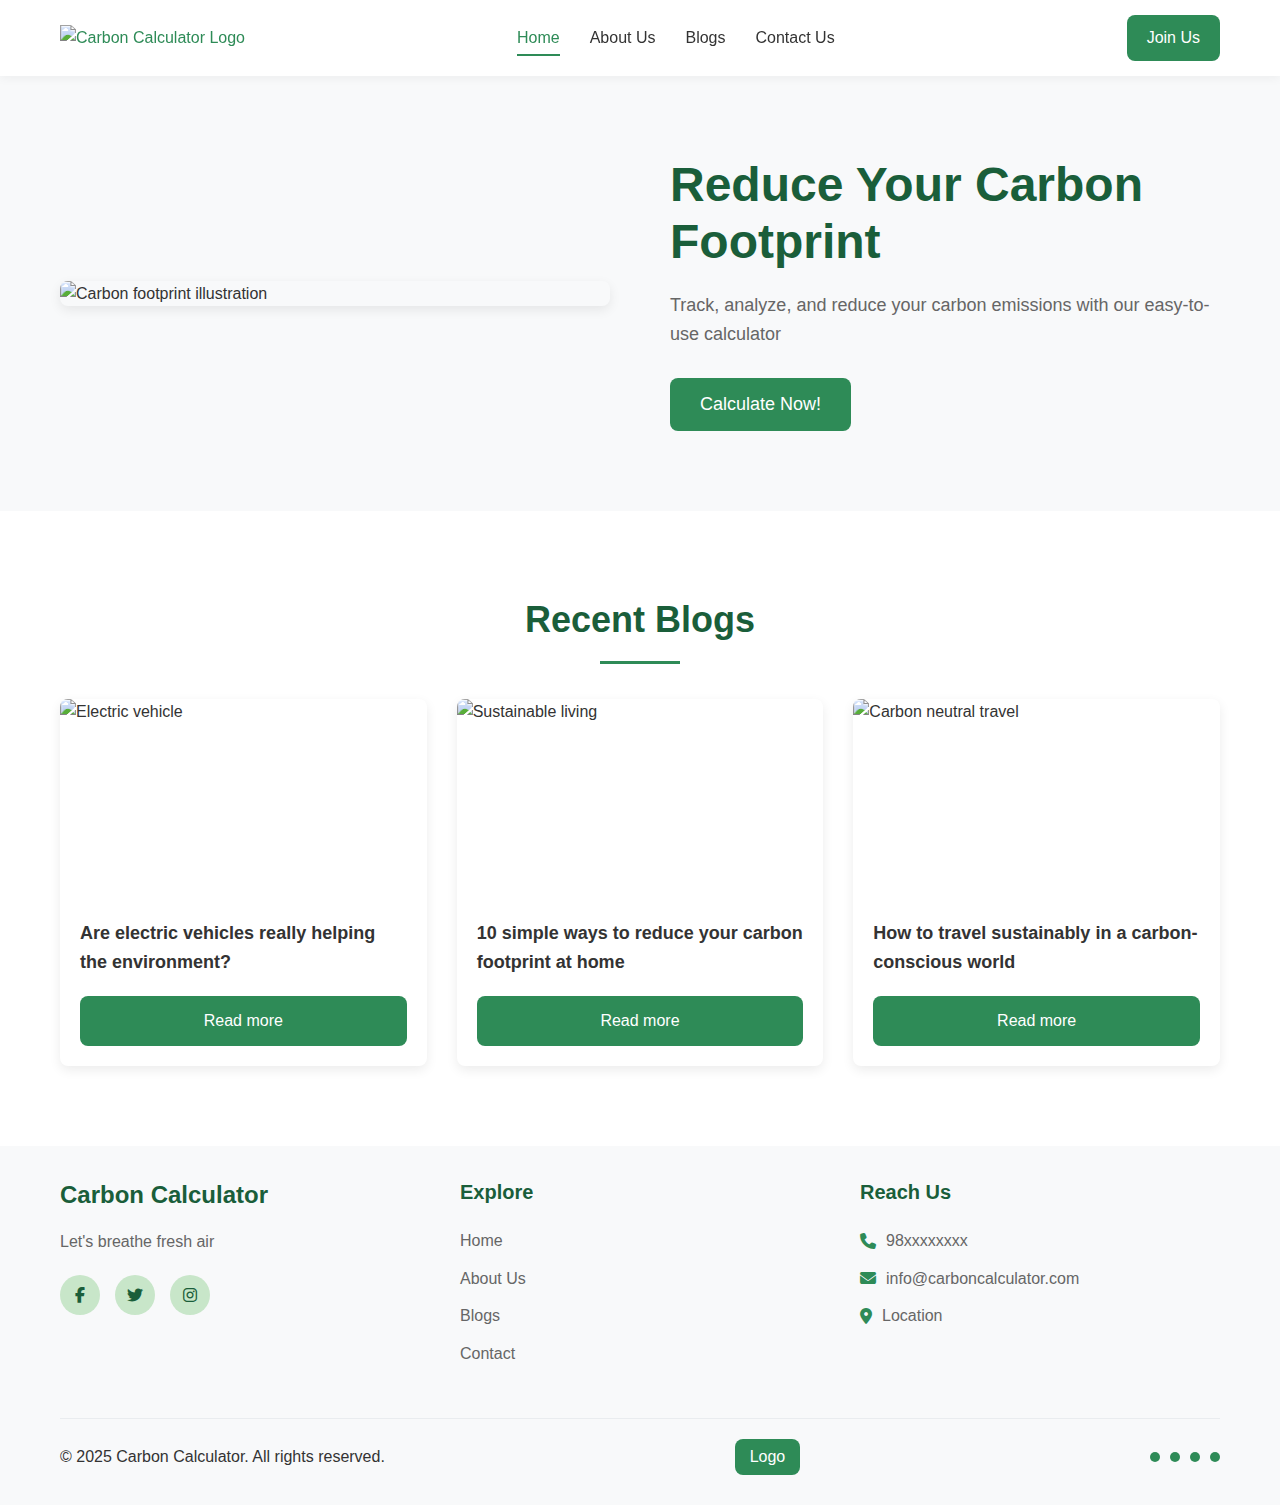
==== index.html @ 44032c15 "Update" ====
<!DOCTYPE html>
<html lang="en">
<head>
    <meta charset="UTF-8">
    <meta name="viewport" content="width=device-width, initial-scale=1.0">
    <title>Carbon Calculator | Home</title>
    <link rel="stylesheet" href="css/style.css">
    <link rel="stylesheet" href="https://cdnjs.cloudflare.com/ajax/libs/font-awesome/6.4.0/css/all.min.css">
</head>
<body>
    <header>
        <div class="container">
            <div class="logo">
                <a href="index.html">
                    <img src="https://i.ibb.co/Jt5zbWV/eco-car-logo.png" alt="Carbon Calculator Logo">
                </a>
            </div>
            <nav>
                <ul>
                    <li class="active"><a href="index.html">Home</a></li>
                    <li><a href="about.html">About Us</a></li>
                    <li><a href="blogs.html">Blogs</a></li>
                    <li><a href="contact.html">Contact Us</a></li>
                </ul>
            </nav>
            <div id="auth-button-container" class="join-btn">
                <a href="signup.html" class="btn">Join Us</a>
            </div>
            <div class="mobile-menu-btn">
                <i class="fas fa-bars"></i>
            </div>
        </div>
    </header>

    <section class="hero">
        <div class="container">
            <div class="hero-content">
                <div class="hero-image">
                    <img src="https://i.ibb.co/Jm9DjxL/hero-image.jpg" alt="Carbon footprint illustration">
                </div>
                <div class="hero-text">
                    <h1>Reduce Your Carbon Footprint</h1>
                    <p>Track, analyze, and reduce your carbon emissions with our easy-to-use calculator</p>
                    <a href="#" id="calculate-btn" class="btn">Calculate Now!</a>
                </div>
            </div>
        </div>
    </section>

    <section class="recent-blogs">
        <div class="container">
            <h2>Recent Blogs</h2>
            <div class="blogs-grid">
                <div class="blog-card">
                    <div class="blog-image">
                        <img src="https://i.ibb.co/YQfgG2S/electric-car.jpg" alt="Electric vehicle">
                    </div>
                    <h3>Are electric vehicles really helping the environment?</h3>
                    <a href="blog-detail.html" class="read-more">Read more</a>
                </div>
                <div class="blog-card">
                    <div class="blog-image">
                        <img src="https://i.ibb.co/Lk4Lv9B/solar-panels.jpg" alt="Sustainable living">
                    </div>
                    <h3>10 simple ways to reduce your carbon footprint at home</h3>
                    <a href="blog-detail.html" class="read-more">Read more</a>
                </div>
                <div class="blog-card">
                    <div class="blog-image">
                        <img src="https://i.ibb.co/Jm9DjxL/hero-image.jpg" alt="Carbon neutral travel">
                    </div>
                    <h3>How to travel sustainably in a carbon-conscious world</h3>
                    <a href="blog-detail.html" class="read-more">Read more</a>
                </div>
            </div>
        </div>
    </section>

    <footer>
        <div class="container">
            <div class="footer-content">
                <div class="footer-logo">
                    <h3>Carbon Calculator</h3>
                    <p>Let's breathe fresh air</p>
                    <div class="social-icons">
                        <a href="#"><i class="fab fa-facebook-f"></i></a>
                        <a href="#"><i class="fab fa-twitter"></i></a>
                        <a href="#"><i class="fab fa-instagram"></i></a>
                    </div>
                </div>
                <div class="footer-links">
                    <h3>Explore</h3>
                    <ul>
                        <li><a href="index.html">Home</a></li>
                        <li><a href="about.html">About Us</a></li>
                        <li><a href="blogs.html">Blogs</a></li>
                        <li><a href="contact.html">Contact</a></li>
                    </ul>
                </div>
                <div class="footer-contact">
                    <h3>Reach Us</h3>
                    <p><i class="fas fa-phone"></i> 98xxxxxxxx</p>
                    <p><i class="fas fa-envelope"></i> info@carboncalculator.com</p>
                    <p><i class="fas fa-map-marker-alt"></i> Location</p>
                </div>
            </div>
            <div class="footer-bottom">
                <p>© 2025 Carbon Calculator. All rights reserved.</p>
                <div class="footer-logo-small">
                    <div class="logo-badge">Logo</div>
                </div>
                <div class="social-dots">
                    <span class="dot"></span>
                    <span class="dot"></span>
                    <span class="dot"></span>
                    <span class="dot"></span>
                </div>
            </div>
        </div>
    </footer>

    <script src="js/main.js"></script>
</body>
</html>
---- css/style.css ----
/* Base Styles */
:root {
  --primary-color: #2e8b57;
  --primary-dark: #1a5e3a;
  --primary-light: #c8e6c9;
  --secondary-color: #555555;
  --text-color: #333333;
  --light-text: #666666;
  --background-color: #ffffff;
  --light-gray: #f8f9fa;
  --medium-gray: #e9ecef;
  --dark-gray: #adb5bd;
  --error-color: #dc3545;
  --success-color: #28a745;
  --warning-color: #ffc107;
  --border-radius: 8px;
  --box-shadow: 0 4px 12px rgba(0, 0, 0, 0.08);
  --transition: all 0.3s ease;
  --font-primary: "Poppins", -apple-system, BlinkMacSystemFont, "Segoe UI", Roboto, Oxygen, Ubuntu, Cantarell,
    "Open Sans", "Helvetica Neue", sans-serif;
}

* {
  margin: 0;
  padding: 0;
  box-sizing: border-box;
}

body {
  font-family: var(--font-primary);
  line-height: 1.6;
  color: var(--text-color);
  background-color: var(--background-color);
  overflow-x: hidden;
}

.container {
  width: 100%;
  max-width: 1200px;
  margin: 0 auto;
  padding: 0 20px;
}

a {
  text-decoration: none;
  color: var(--primary-color);
  transition: var(--transition);
}

a:hover {
  color: var(--primary-dark);
}

ul {
  list-style: none;
}

img {
  max-width: 100%;
  height: auto;
}

.btn {
  display: inline-flex;
  align-items: center;
  justify-content: center;
  background-color: var(--primary-color);
  color: white;
  padding: 10px 20px;
  border: none;
  border-radius: var(--border-radius);
  cursor: pointer;
  transition: var(--transition);
  text-align: center;
  font-weight: 500;
  font-size: 16px;
  min-height: 44px;
}

.btn:hover {
  background-color: var(--primary-dark);
  color: white;
  transform: translateY(-2px);
  box-shadow: 0 6px 12px rgba(0, 0, 0, 0.1);
}

.btn.active {
  background-color: var(--primary-dark);
  color: white;
}

.btn-secondary {
  display: inline-flex;
  align-items: center;
  justify-content: center;
  background-color: var(--medium-gray);
  color: var(--text-color);
  padding: 10px 20px;
  border: none;
  border-radius: var(--border-radius);
  cursor: pointer;
  transition: var(--transition);
  text-align: center;
  font-weight: 500;
  font-size: 16px;
  min-height: 44px;
}

.btn-secondary:hover {
  background-color: var(--dark-gray);
  color: var(--background-color);
}

/* Header Styles */
header {
  padding: 15px 0;
  background-color: var(--background-color);
  box-shadow: 0 2px 10px rgba(0, 0, 0, 0.05);
  position: sticky;
  top: 0;
  z-index: 100;
}

header .container {
  display: flex;
  justify-content: space-between;
  align-items: center;
}

.logo img {
  height: 50px;
  object-fit: contain;
}

nav {
  flex: 1;
  display: flex;
  justify-content: center;
}

nav ul {
  display: flex;
  justify-content: center;
}

nav ul li {
  margin: 0 15px;
  position: relative;
}

nav ul li a {
  color: var(--text-color);
  font-weight: 500;
  position: relative;
  padding: 5px 0;
}

.join-btn {
  margin-left: 20px;
}

.user-menu {
  display: flex;
  align-items: center;
}

.notification-icon {
  margin-right: 20px;
  position: relative;
  font-size: 20px;
  color: var(--text-color);
}

.notification-icon::after {
  content: "";
  position: absolute;
  top: 0;
  right: 0;
  width: 8px;
  height: 8px;
  background-color: var(--primary-color);
  border-radius: 50%;
}

.profile-dropdown {
  position: relative;
}

.profile-pic {
  width: 40px;
  height: 40px;
  border-radius: 50%;
  overflow: hidden;
  cursor: pointer;
  border: 2px solid var(--primary-light);
}

.profile-pic img {
  width: 100%;
  height: 100%;
  object-fit: cover;
}

nav ul li.active a, nav ul li a.active {
  color: var(--primary-color);
}

nav ul li.active a::after, nav ul li a.active::after {
  content: "";
  position: absolute;
  bottom: -5px;
  left: 0;
  width: 100%;
  height: 2px;
  background-color: var(--primary-color);
}

.mobile-menu-btn {
  display: none;
  font-size: 24px;
  cursor: pointer;
  color: var(--text-color);
}

/* Dropdown Menu */
.dropdown-menu {
  position: absolute;
  top: 55px;
  right: 0;
  width: 280px;
  background-color: var(--background-color);
  border-radius: var(--border-radius);
  box-shadow: var(--box-shadow);
  padding: 15px;
  display: none;
  z-index: 10;
  animation: fadeIn 0.3s ease;
}

@keyframes fadeIn {
  from {
    opacity: 0;
    transform: translateY(10px);
  }
  to {
    opacity: 1;
    transform: translateY(0);
  }
}

.dropdown-menu.active {
  display: block;
}

.dropdown-header {
  padding-bottom: 10px;
  margin-bottom: 10px;
  border-bottom: 1px solid var(--medium-gray);
  color: var(--light-text);
}

.dropdown-menu ul li {
  margin: 0;
  padding: 8px 0;
}

.dropdown-menu ul li a {
  color: var(--text-color);
  display: block;
  transition: var(--transition);
  padding: 5px 10px;
  border-radius: var(--border-radius);
}

.dropdown-menu ul li a:hover {
  background-color: var(--light-gray);
  color: var(--primary-color);
}

/* Hero Section */
.hero {
  padding: 80px 0;
  background-color: var(--light-gray);
  position: relative;
  overflow: hidden;
}

.hero::after {
  content: "";
  position: absolute;
  bottom: -50px;
  left: 0;
  width: 100%;
  height: 100px;
  background-color: var(--background-color);
  clip-path: ellipse(50% 50% at 50% 100%);
}

.hero-content {
  display: flex;
  align-items: center;
  gap: 60px;
}

.hero-image {
  flex: 1;
  border-radius: var(--border-radius);
  overflow: hidden;
  box-shadow: var(--box-shadow);
}

.hero-image img {
  width: 100%;
  height: 100%;
  object-fit: cover;
  transition: transform 0.5s ease;
}

.hero-image:hover img {
  transform: scale(1.05);
}

.hero-text {
  flex: 1;
}

.hero-text h1 {
  font-size: 48px;
  font-weight: 700;
  margin-bottom: 20px;
  line-height: 1.2;
  color: var(--primary-dark);
}

.hero-text p {
  font-size: 18px;
  margin-bottom: 30px;
  color: var(--light-text);
}

.hero-text .btn {
  padding: 12px 30px;
  font-size: 18px;
}

/* Recent Blogs Section */
.recent-blogs {
  padding: 80px 0;
  background-color: var(--background-color);
}

.recent-blogs h2 {
  text-align: center;
  margin-bottom: 50px;
  font-size: 36px;
  color: var(--primary-dark);
  position: relative;
}

.recent-blogs h2::after {
  content: "";
  position: absolute;
  bottom: -15px;
  left: 50%;
  transform: translateX(-50%);
  width: 80px;
  height: 3px;
  background-color: var(--primary-color);
}

.blogs-grid {
  display: grid;
  grid-template-columns: repeat(3, 1fr);
  gap: 30px;
}

.blog-card {
  background-color: var(--background-color);
  border-radius: var(--border-radius);
  overflow: hidden;
  box-shadow: var(--box-shadow);
  transition: var(--transition);
  height: 100%;
  display: flex;
  flex-direction: column;
}

.blog-card:hover {
  transform: translateY(-10px);
  box-shadow: 0 15px 30px rgba(0, 0, 0, 0.1);
}

.blog-image {
  height: 200px;
  overflow: hidden;
}

.blog-image img {
  width: 100%;
  height: 100%;
  object-fit: cover;
  transition: var(--transition);
}

.blog-card:hover .blog-image img {
  transform: scale(1.1);
}

.blog-card h3 {
  padding: 20px;
  font-size: 18px;
  flex-grow: 1;
}

.read-more {
  display: block;
  text-align: center;
  padding: 12px;
  background-color: var(--primary-color);
  color: white;
  margin: 0 20px 20px;
  border-radius: var(--border-radius);
  transition: var(--transition);
  font-weight: 500;
}

.read-more:hover {
  background-color: var(--primary-dark);
  color: white;
}

/* Footer Styles */
footer {
  background-color: var(--light-gray);
  padding: 30px 0;
  position: relative;
}

.footer-content {
  display: grid;
  grid-template-columns: 1fr 1fr 1fr;
  gap: 40px;
  margin-bottom: 40px;
}

.footer-logo h3 {
  margin-bottom: 15px;
  color: var(--primary-dark);
  font-size: 24px;
}

.footer-logo p {
  color: var(--light-text);
}

.social-icons {
  margin-top: 20px;
  display: flex;
  gap: 15px;
}

.social-icons a {
  display: flex;
  align-items: center;
  justify-content: center;
  width: 40px;
  height: 40px;
  background-color: var(--primary-light);
  color: var(--primary-dark);
  border-radius: 50%;
  transition: var(--transition);
}

.social-icons a:hover {
  background-color: var(--primary-color);
  color: white;
  transform: translateY(-3px);
}

.footer-links h3,
.footer-contact h3 {
  margin-bottom: 20px;
  color: var(--primary-dark);
  font-size: 20px;
}

.footer-links ul li {
  margin-bottom: 12px;
}

.footer-links ul li a {
  color: var(--light-text);
  transition: var(--transition);
}

.footer-links ul li a:hover {
  color: var(--primary-color);
  padding-left: 5px;
}

.footer-contact p {
  margin-bottom: 12px;
  color: var(--light-text);
  display: flex;
  align-items: center;
}

.footer-contact p i {
  margin-right: 10px;
  color: var(--primary-color);
}

.footer-bottom {
  display: flex;
  justify-content: space-between;
  align-items: center;
  padding-top: 20px;
  border-top: 1px solid var(--medium-gray);
}

.footer-logo-small {
  background-color: var(--primary-color);
  padding: 5px 15px;
  border-radius: var(--border-radius);
  color: white;
  font-weight: 500;
}

.social-dots {
  display: flex;
  gap: 10px;
}

.dot {
  width: 10px;
  height: 10px;
  border-radius: 50%;
  background-color: var(--primary-color);
}

/* Auth Pages (Login/Signup) */
.auth-section {
  padding: 80px 0;
  min-height: calc(100vh - 200px);
  display: flex;
  align-items: center;
  background-color: var(--light-gray);
}

.auth-form-container {
  max-width: 500px;
  width: 100%;
  margin: 0 auto;
  padding: 40px;
  background-color: var(--background-color);
  border-radius: var(--border-radius);
  box-shadow: var(--box-shadow);
}

.auth-form-container h1 {
  text-align: center;
  margin-bottom: 30px;
  font-size: 32px;
  color: var(--primary-dark);
}

.form-row {
  display: flex;
  gap: 20px;
  margin-bottom: 20px;
}

.form-group {
  margin-bottom: 20px;
  width: 100%;
}

.form-group input,
.form-group textarea,
.form-group select {
  width: 100%;
  padding: 12px 15px;
  border: 1px solid var(--medium-gray);
  border-radius: var(--border-radius);
  font-size: 16px;
  transition: var(--transition);
  font-family: var(--font-primary);
}

.form-group input:focus,
.form-group textarea:focus,
.form-group select:focus {
  border-color: var(--primary-color);
  outline: none;
  box-shadow: 0 0 0 3px rgba(46, 139, 87, 0.1);
}

.password-group {
  position: relative;
}

.password-toggle {
  position: absolute;
  right: 15px;
  top: 50%;
  transform: translateY(-50%);
  background: none;
  border: none;
  cursor: pointer;
  color: var(--secondary-color);
}

.auth-form .btn {
  width: 100%;
  padding: 14px;
  font-size: 16px;
  background-color: var(--primary-color);
  color: white;
}

.auth-form .btn:hover {
  background-color: var(--primary-dark);
}

.auth-link {
  text-align: center;
  margin-top: 20px;
  color: var(--light-text);
}

.auth-link a {
  color: var(--primary-color);
  font-weight: 500;
}

/* Dashboard Styles */
.dashboard-page {
  background-color: var(--light-gray);
}

.dashboard-header {
  padding: 15px 0;
  background-color: var(--background-color);
  box-shadow: var(--box-shadow);
  position: sticky;
  top: 0;
  z-index: 100;
}

.dashboard-container {
  display: flex;
  min-height: calc(100vh - 200px);
  padding: 20px;
  gap: 20px;
}

.sidebar {
  width: 280px;
  background-color: var(--background-color);
  padding: 30px 0;
  box-shadow: var(--box-shadow);
  border-radius: var(--border-radius);
  height: fit-content;
  position: sticky;
  top: 100px;
  flex-shrink: 0;
}

.sidebar h2 {
  padding: 0 20px 20px;
  border-bottom: 1px solid var(--medium-gray);
  color: var(--primary-dark);
}

.sidebar-nav ul {
  display: flex;
  flex-direction: column;
  width: 100%;
}

.sidebar-nav ul li {
  width: 100%;
  padding: 0;
  margin: 0;
  transition: var(--transition);
}

.sidebar-nav ul li a {
  padding: 15px 20px;
  display: block;
  width: 100%;
  color: var(--text-color);
  transition: var(--transition);
  border-left: 3px solid transparent;
}

.sidebar-nav ul li a:hover,
.sidebar-nav ul li a.active {
  background-color: var(--light-gray);
  color: var(--primary-color);
  border-left-color: var(--primary-color);
}

.dashboard-content {
  flex: 1;
  padding: 0 0 30px 0;
}

.dashboard-cards {
  display: grid;
  grid-template-columns: repeat(auto-fit, minmax(250px, 1fr));
  gap: 20px;
  margin-bottom: 30px;
}

.dashboard-card {
  background-color: var(--background-color);
  border-radius: var(--border-radius);
  padding: 20px;
  box-shadow: var(--box-shadow);
  transition: var(--transition);
}

.dashboard-card:hover {
  transform: translateY(-5px);
  box-shadow: 0 10px 20px rgba(0, 0, 0, 0.1);
}

.dashboard-card h3 {
  margin-bottom: 15px;
  color: var(--secondary-color);
}

.card-content {
  display: flex;
  align-items: center;
  justify-content: space-between;
}

.improvement-stat {
  display: flex;
  flex-direction: column;
}

.stat-number {
  font-size: 2rem;
  font-weight: 700;
  color: var(--primary-color);
}

.stat-label {
  color: var(--light-text);
  font-size: 0.9rem;
}

.improvement-icon {
  width: 40px;
  height: 40px;
  border-radius: 50%;
  background-color: rgba(46, 139, 87, 0.1);
  display: flex;
  align-items: center;
  justify-content: center;
  color: var(--primary-color);
  font-size: 1.2rem;
}

.chart-section {
  background-color: var(--background-color);
  border-radius: var(--border-radius);
  padding: 20px;
  box-shadow: var(--box-shadow);
  margin-bottom: 30px;
}

.chart-header {
  display: flex;
  justify-content: space-between;
  align-items: center;
  margin-bottom: 20px;
}

.chart-header h2 {
  color: var(--primary-dark);
  font-size: 1.3rem;
}

.chart-filter select {
  padding: 8px 30px 8px 15px;
  border-radius: 4px;
  border: 1px solid var(--border-color);
  background-color: var(--background-color);
  font-size: 0.9rem;
  appearance: none;
  background-image: url("data:image/svg+xml,%3Csvg xmlns='http://www.w3.org/2000/svg' width='24' height='24' viewBox='0 0 24 24' fill='none' stroke='%23333' stroke-width='2' stroke-linecap='round' stroke-linejoin='round'%3E%3Cpolyline points='6 9 12 15 18 9'%3E%3C/polyline%3E%3C/svg%3E");
  background-repeat: no-repeat;
  background-position: right 10px center;
  background-size: 16px;
}

.chart-container {
  height: 300px;
  position: relative;
}

/* Chart Loading Animation */
.chart-loading {
  position: absolute;
  top: 0;
  left: 0;
  width: 100%;
  height: 100%;
  display: flex;
  flex-direction: column;
  align-items: center;
  justify-content: center;
  background-color: rgba(255, 255, 255, 0.8);
  z-index: 5;
}

.spinner {
  width: 40px;
  height: 40px;
  border: 4px solid rgba(46, 139, 87, 0.1);
  border-radius: 50%;
  border-top: 4px solid var(--primary-color);
  animation: spin 1s linear infinite;
  margin-bottom: 10px;
}

@keyframes spin {
  0% { transform: rotate(0deg); }
  100% { transform: rotate(360deg); }
}

/* Footprint Comparison */
.footprint-comparison {
  display: grid;
  grid-template-columns: repeat(3, 1fr);
  gap: 20px;
  margin-top: 20px;
}

.footprint-item {
  background-color: var(--light-bg);
  padding: 15px;
  border-radius: 8px;
}

.footprint-item h3 {
  font-size: 1rem;
  margin-bottom: 10px;
  color: var(--text-color);
}

.footprint-value {
  font-size: 1.5rem;
  font-weight: 700;
  color: var(--primary-color);
  margin-bottom: 10px;
}

.progress-bar {
  height: 10px;
  background-color: #e0e0e0;
  border-radius: 5px;
  overflow: hidden;
}

.progress {
  height: 100%;
  background-color: var(--primary-color);
  border-radius: 5px;
}

/* Profile Page Styles */
.profile-header {
  display: flex;
  align-items: center;
  margin-bottom: 30px;
  background-color: var(--background-color);
  padding: 30px;
  border-radius: var(--border-radius);
  box-shadow: var(--box-shadow);
}

.profile-avatar {
  width: 120px;
  height: 120px;
  border-radius: 50%;
  overflow: hidden;
  margin-right: 30px;
  border: 4px solid var(--primary-light);
}

.profile-avatar img {
  width: 100%;
  height: 100%;
  object-fit: cover;
}

.profile-name {
  font-size: 32px;
  color: var(--primary-dark);
}

.profile-grid {
  display: grid;
  grid-template-columns: repeat(2, 1fr);
  gap: 25px;
}

.profile-card {
  background-color: var(--background-color);
  border-radius: var(--border-radius);
  padding: 25px;
  box-shadow: var(--box-shadow);
  margin-bottom: 25px;
  transition: var(--transition);
}

.profile-card:hover {
  transform: translateY(-5px);
  box-shadow: 0 10px 20px rgba(0, 0, 0, 0.1);
}

.profile-card-header {
  display: flex;
  justify-content: space-between;
  align-items: center;
  margin-bottom: 20px;
  padding-bottom: 15px;
  border-bottom: 1px solid var(--medium-gray);
}

.profile-card-header h3 {
  color: var(--primary-dark);
  font-size: 20px;
}

.edit-profile-btn, .add-vehicle-btn {
  color: var(--primary-color);
  font-weight: 500;
  display: flex;
  align-items: center;
}

.add-vehicle-btn {
  width: 32px;
  height: 32px;
  background-color: var(--primary-color);
  color: white;
  border-radius: 50%;
  display: flex;
  align-items: center;
  justify-content: center;
  cursor: pointer;
  transition: var(--transition);
}

.add-vehicle-btn:hover {
  background-color: var(--primary-dark);
  transform: rotate(90deg);
}

.profile-card-content {
  padding: 0;
}

.profile-detail {
  margin-bottom: 20px;
}

.profile-detail label {
  font-size: 16px;
  color: var(--light-text);
  margin-bottom: 8px;
  display: block;
}

.profile-detail span {
  font-weight: 500;
}

.vehicle-list {
  display: flex;
  flex-direction: column;
  gap: 15px;
}

.vehicle-item {
  display: flex;
  justify-content: space-between;
  align-items: center;
  padding: 15px;
  border: 1px solid var(--medium-gray);
  border-radius: var(--border-radius);
  transition: var(--transition);
}

.vehicle-item:hover {
  border-color: var(--primary-color);
  background-color: var(--light-gray);
}

.vehicle-info h4 {
  margin-bottom: 5px;
  color: var(--primary-dark);
}

.vehicle-info p {
  color: var(--light-text);
  font-size: 14px;
}

.vehicle-actions {
  display: flex;
}

.vehicle-edit-btn, .vehicle-delete-btn {
  background: none;
  border: none;
  cursor: pointer;
  margin-left: 15px;
  color: var(--secondary-color);
  transition: var(--transition);
  width: 32px;
  height: 32px;
  display: flex;
  align-items: center;
  justify-content: center;
  border-radius: 50%;
}

.vehicle-edit-btn:hover {
  background-color: var(--medium-gray);
  color: var(--primary-color);
}

.vehicle-delete-btn:hover {
  background-color: var(--medium-gray);
  color: var(--error-color);
}

.activity-list {
  display: flex;
  flex-direction: column;
  gap: 10px;
}

.activity-item {
  transition: var(--transition);
  border-left: 3px solid transparent;
  padding-left: 15px;
}

.activity-item:hover {
  border-left-color: var(--primary-color);
}

.activity-item a {
  color: var(--text-color);
  transition: var(--transition);
  display: block;
  padding: 10px;
  background-color: var(--light-bg);
  border-radius: 4px;
}

.activity-item a:hover {
  background-color: var(--primary-light);
  color: var(--primary-dark);
}

.badges-grid {
  display: grid;
  grid-template-columns: repeat(3, 1fr);
  gap: 15px;
  margin-bottom: 20px;
}

.badge-item {
  display: flex;
  flex-direction: column;
  align-items: center;
  gap: 5px;
  transition: var(--transition);
}

.badge-item:hover {
  transform: scale(1.05);
}

.badge-item img {
  width: 50px;
  height: 50px;
  border-radius: 50%;
  object-fit: cover;
  background-color: var(--light-gray);
  padding: 5px;
  transition: var(--transition);
}

.badge-item:hover img {
  background-color: var(--primary-light);
}

.badge-item span {
  font-size: 0.9rem;
  color: var(--text-color);
  text-align: center;
}

.badges-action {
  text-align: center;
  margin-top: 15px;
}

.badges-action a {
  color: var(--primary-color);
  font-weight: 500;
}

/* Vehicle Registration Form */
.vehicle-registration-container {
  max-width: 600px;
  margin: 0 auto;
  background-color: var(--background-color);
  padding: 30px;
  border-radius: var(--border-radius);
  box-shadow: var(--box-shadow);
}

.vehicle-registration-form .form-row {
  display: flex;
  align-items: center;
  margin-bottom: 25px;
}

.form-label {
  width: 150px;
  font-weight: 500;
  color: var(--text-color);
}

.form-field {
  flex: 1;
}

.form-input, .form-select {
  width: 100%;
  padding: 12px 15px;
  border: 1px solid var(--border-color);
  border-radius: var(--border-radius);
  font-size: 1rem;
  transition: var(--transition);
}

.form-input:focus, .form-select:focus {
  outline: none;
  border-color: var(--primary-color);
  box-shadow: 0 0 0 2px rgba(46, 139, 87, 0.2);
}

.mileage-field {
  display: flex;
  gap: 10px;
}

.mileage-field .form-input {
  flex: 1;
}

.unit-select {
  width: 100px;
}

/* Recommendations Page */
.recommendations-container {
  max-width: 800px;
  margin: 0 auto;
  background-color: var(--background-color);
  padding: 30px;
  border-radius: var(--border-radius);
  box-shadow: var(--box-shadow);
}

.recommendations-header {
  text-align: center;
  margin-bottom: 30px;
}

.recommendations-header h2 {
  font-size: 1.8rem;
  color: var(--primary-dark);
  margin-bottom: 5px;
}

.recommendations-header p {
  color: var(--light-text);
}

.recommendations-images {
  display: grid;
  grid-template-columns: repeat(3, 1fr);
  gap: 15px;
  margin-bottom: 30px;
}

.recommendation-image {
  height: 150px;
  border-radius: 8px;
  overflow: hidden;
}

.recommendation-image img {
  width: 100%;
  height: 100%;
  object-fit: cover;
}

.recommendations-list {
  margin-bottom: 30px;
}

.recommendation-item {
  display: flex;
  align-items: center;
  padding: 15px 0;
  border-bottom: 1px solid var(--border-color);
}

.recommendation-item:last-child {
  border-bottom: none;
}

.recommendation-number {
  width: 80px;
  font-weight: 600;
  color: var(--primary-dark);
}

.recommendation-text {
  flex: 1;
  color: var(--text-color);
}

.recommendations-actions {
  text-align: center;
  margin-top: 30px;
}

/* Modal Styles */
.modal {
  display: none;
  position: fixed;
  z-index: 1000;
  left: 0;
  top: 0;
  width: 100%;
  height: 100%;
  overflow: auto;
  background-color: rgba(0, 0, 0, 0.5);
}

.modal-content {
  background-color: var(--background-color);
  margin: 10% auto;
  border-radius: 8px;
  box-shadow: var(--box-shadow);
  width: 90%;
  max-width: 500px;
  animation: modalFadeIn 0.3s;
}

@keyframes modalFadeIn {
  from {
    opacity: 0;
    transform: translateY(-20px);
  }
  to {
    opacity: 1;
    transform: translateY(0);
  }
}

.modal-header {
  padding: 15px 20px;
  border-bottom: 1px solid var(--border-color);
  display: flex;
  justify-content: space-between;
  align-items: center;
}

.modal-header h2 {
  font-size: 1.4rem;
  color: var(--primary-dark);
}

.close {
  color: var(--light-text);
  font-size: 1.5rem;
  font-weight: bold;
  cursor: pointer;
}

.close:hover {
  color: var(--text-color);
}

.modal-body {
  padding: 20px;
}

.modal-cancel {
  margin-right: 10px;
}

.success-message {
  display: flex;
  flex-direction: column;
  align-items: center;
  padding: 20px 0;
}

.success-message i {
  font-size: 3rem;
  color: var(--primary-color);
  margin-bottom: 15px;
}

.badge-info-list {
  display: flex;
  flex-direction: column;
  gap: 20px;
}

.badge-info-item {
  display: flex;
  align-items: center;
  gap: 15px;
}

.badge-info-item img {
  width: 50px;
  height: 50px;
  border-radius: 50%;
  object-fit: cover;
}

.badge-info-content h3 {
  font-size: 1.1rem;
  margin-bottom: 5px;
  color: var(--text-color);
}

.badge-info-content p {
  font-size: 0.9rem;
  color: var(--light-text);
}

.report-options {
  margin-bottom: 20px;
}

/* Notification Styles */
.notification {
  position: fixed;
  bottom: 20px;
  right: 20px;
  background-color: var(--background-color);
  border-radius: 8px;
  box-shadow: var(--box-shadow);
  padding: 15px 20px;
  display: none;
  z-index: 1000;
  animation: notificationFadeIn 0.3s;
}

.notification.active {
  display: block;
}

@keyframes notificationFadeIn {
  from {
    opacity: 0;
    transform: translateY(20px);
  }
  to {
    opacity: 1;
    transform: translateY(0);
  }
}

.notification-content {
  display: flex;
  align-items: center;
  gap: 10px;
}

.notification-content i {
  color: var(--primary-color);
  font-size: 1.2rem;
}

/* Community Challenge Styles */
.challenges-section {
  padding: 40px 0;
  background-color: var(--light-gray);
  min-height: calc(100vh - 300px);
}

.challenge-list {
  max-width: 800px;
  margin: 0 auto;
}

.challenge-card {
  background-color: var(--background-color);
  border-radius: var(--border-radius);
  padding: 30px;
  box-shadow: var(--box-shadow);
  margin-bottom: 30px;
  transition: var(--transition);
}

.challenge-card:hover {
  transform: translateY(-5px);
  box-shadow: 0 15px 30px rgba(0, 0, 0, 0.1);
}

.challenge-card h2 {
  font-size: 24px;
  margin-bottom: 15px;
  color: var(--primary-dark);
}

.challenge-description {
  margin-bottom: 25px;
  line-height: 1.6;
  color: var(--light-text);
}

.challenge-status {
  margin-top: 20px;
}

.challenge-status p {
  margin-bottom: 10px;
  font-weight: 500;
  color: var(--primary-dark);
}

/* Log Trip Form */
.log-trip-form-container {
  max-width: 600px;
  margin: 0 auto;
  background-color: var(--background-color);
  padding: 30px;
  border-radius: var(--border-radius);
  box-shadow: var(--box-shadow);
}

.emission-result {
  background-color: #f1f9f4;
  padding: 20px;
  border-radius: 8px;
  margin: 30px 0;
  text-align: center;
}

.emission-value {
  font-size: 2.5rem;
  font-weight: 700;
  color: #e74c3c;
  margin: 10px 0;
}

.emission-value span {
  font-size: 1rem;
  font-weight: normal;
  color: var(--light-text);
}

.emission-note {
  font-size: 0.9rem;
  color: var(--light-text);
}

/* Page Header */
.page-header {
  background-color: var(--background-color);
  padding: 40px 0;
  text-align: left;
  margin-bottom: 30px;
  box-shadow: var(--box-shadow);
}

.page-header h1 {
  font-size: 36px;
  color: var(--primary-dark);
  margin-bottom: 10px;
}

/* Responsive Styles */
@media (max-width: 992px) {
  .hero-content {
    flex-direction: column-reverse;
  }
  
  .profile-grid {
    grid-template-columns: 1fr;
  }
  
  .recommendations-images {
    grid-template-columns: 1fr;
  }
  
  .footprint-comparison {
    grid-template-columns: 1fr;
  }
  
  .badges-grid {
    grid-template-columns: repeat(2, 1fr);
  }
  
  .blogs-grid {
    grid-template-columns: repeat(2, 1fr);
  }
}

@media (max-width: 768px) {
  nav {
    display: none;
  }
  
  .mobile-menu-btn {
    display: block;
  }
  
  .dashboard-container {
    flex-direction: column;
  }
  
  .sidebar {
    width: 100%;
    border-right: none;
    border-bottom: 1px solid var(--border-color);
    padding: 20px 0;
  }
  
  .form-row {
    flex-direction: column;
    align-items: flex-start;
  }
  
  .form-label {
    width: 100%;
    margin-bottom: 10px;
  }
  
  .vehicle-registration-form .form-row {
    flex-direction: column;
    align-items: flex-start;
  }
  
  .recommendation-item {
    flex-direction: column;
    align-items: flex-start;
    gap: 10px;
  }
  
  .recommendation-number {
    width: auto;
  }
  
  .blogs-grid {
    grid-template-columns: 1fr;
  }
}

@media (max-width: 576px) {
  header .container {
    flex-direction: column;
    gap: 20px;
  }
  
  nav ul {
    justify-content: center;
  }
  
  nav ul li {
    margin: 0 10px;
  }
  
  .join-btn {
    width: 100%;
  }
  
  .join-btn .btn {
    width: 100%;
  }
  
  .footer-bottom {
    flex-direction: column;
    gap: 15px;
    text-align: center;
  }
  
  .form-actions {
    flex-direction: column;
    gap: 10px;
  }
  
  .form-actions .btn, .form-actions .btn-secondary {
    width: 100%;
  }
}

/* Mobile menu active state */
nav.active {
  display: block;
  position: absolute;
  top: 80px;
  left: 0;
  width: 100%;
  background-color: var(--background-color);
  padding: 20px;
  box-shadow: 0 5px 10px rgba(0, 0, 0, 0.1);
  z-index: 100;
  animation: slideDown 0.3s ease;
}

@keyframes slideDown {
  from {
    transform: translateY(-20px);
    opacity: 0;
  }
  to {
    transform: translateY(0);
    opacity: 1;
  }
}

nav.active ul {
  flex-direction: column;
}

nav.active ul li {
  margin: 0;
  padding: 10px 0;
  border-bottom: 1px solid var(--medium-gray);
}

nav.active ul li:last-child {
  border-bottom: none;
}
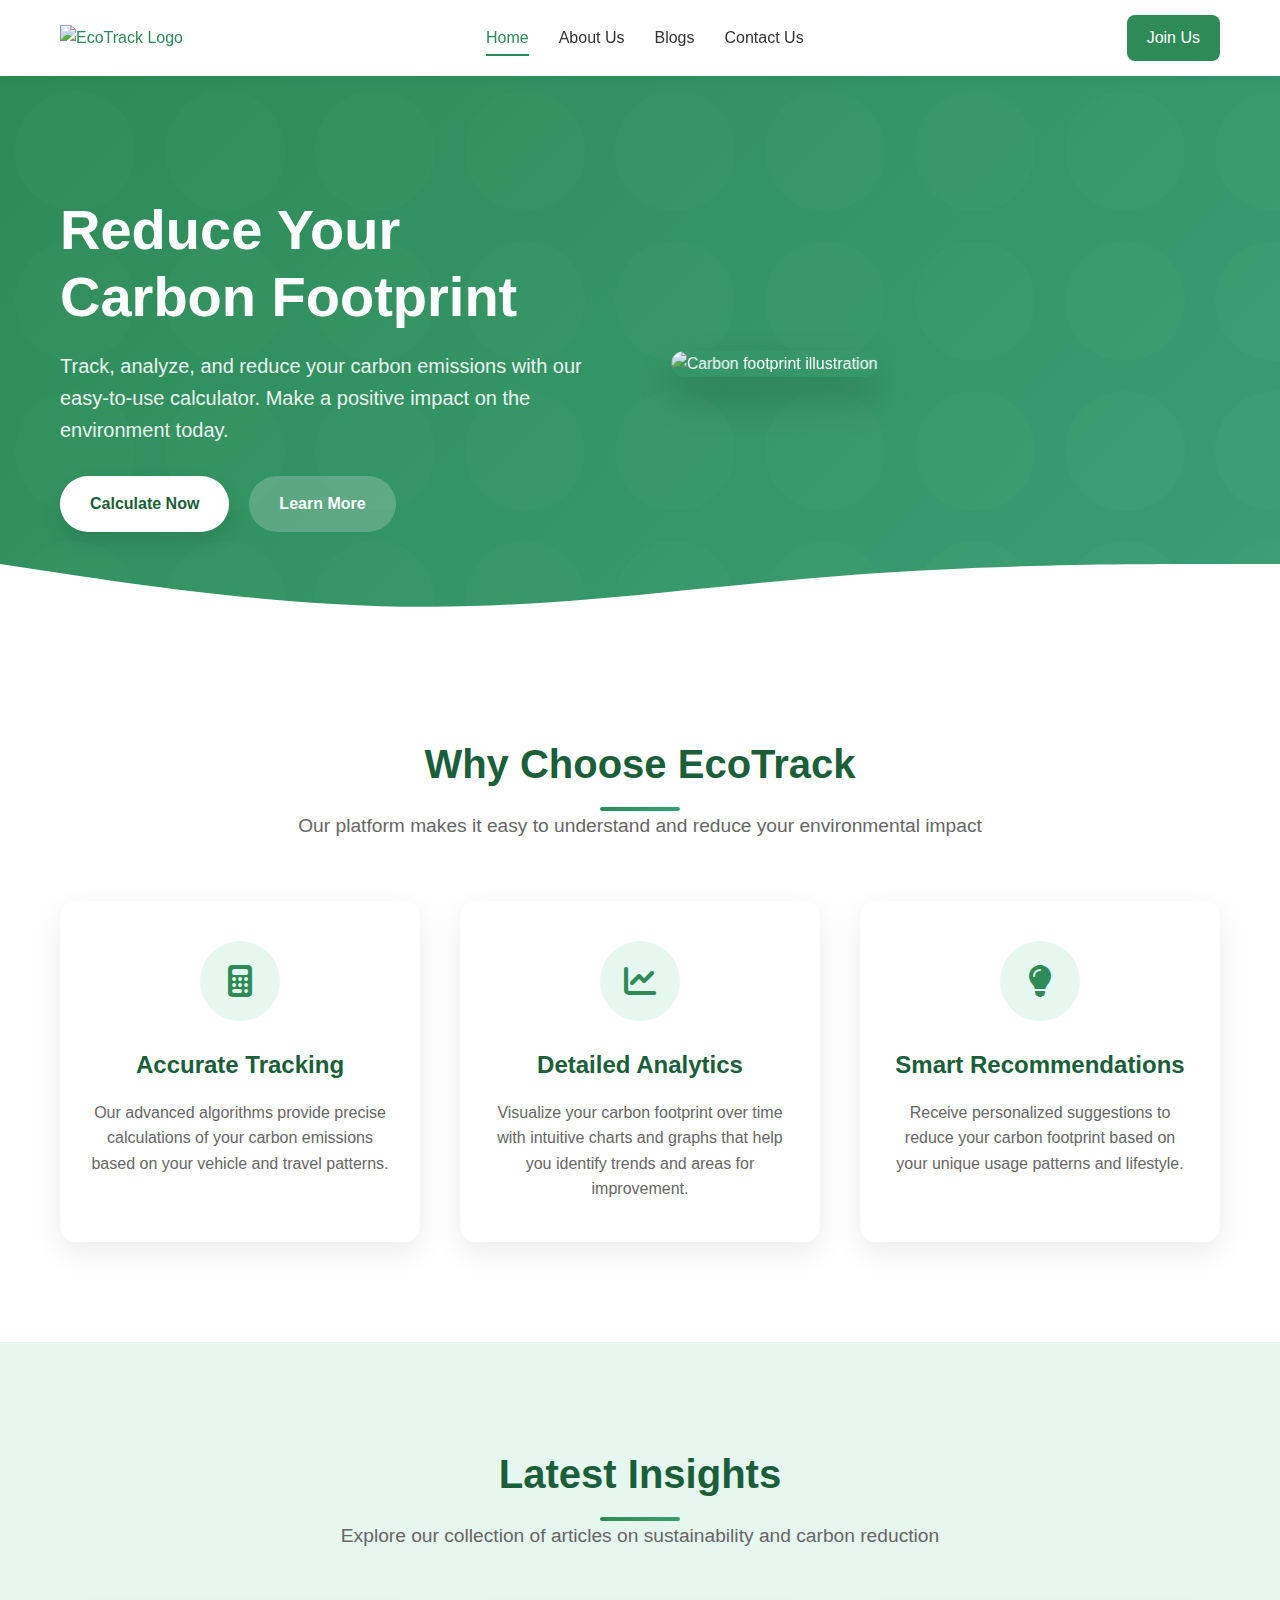
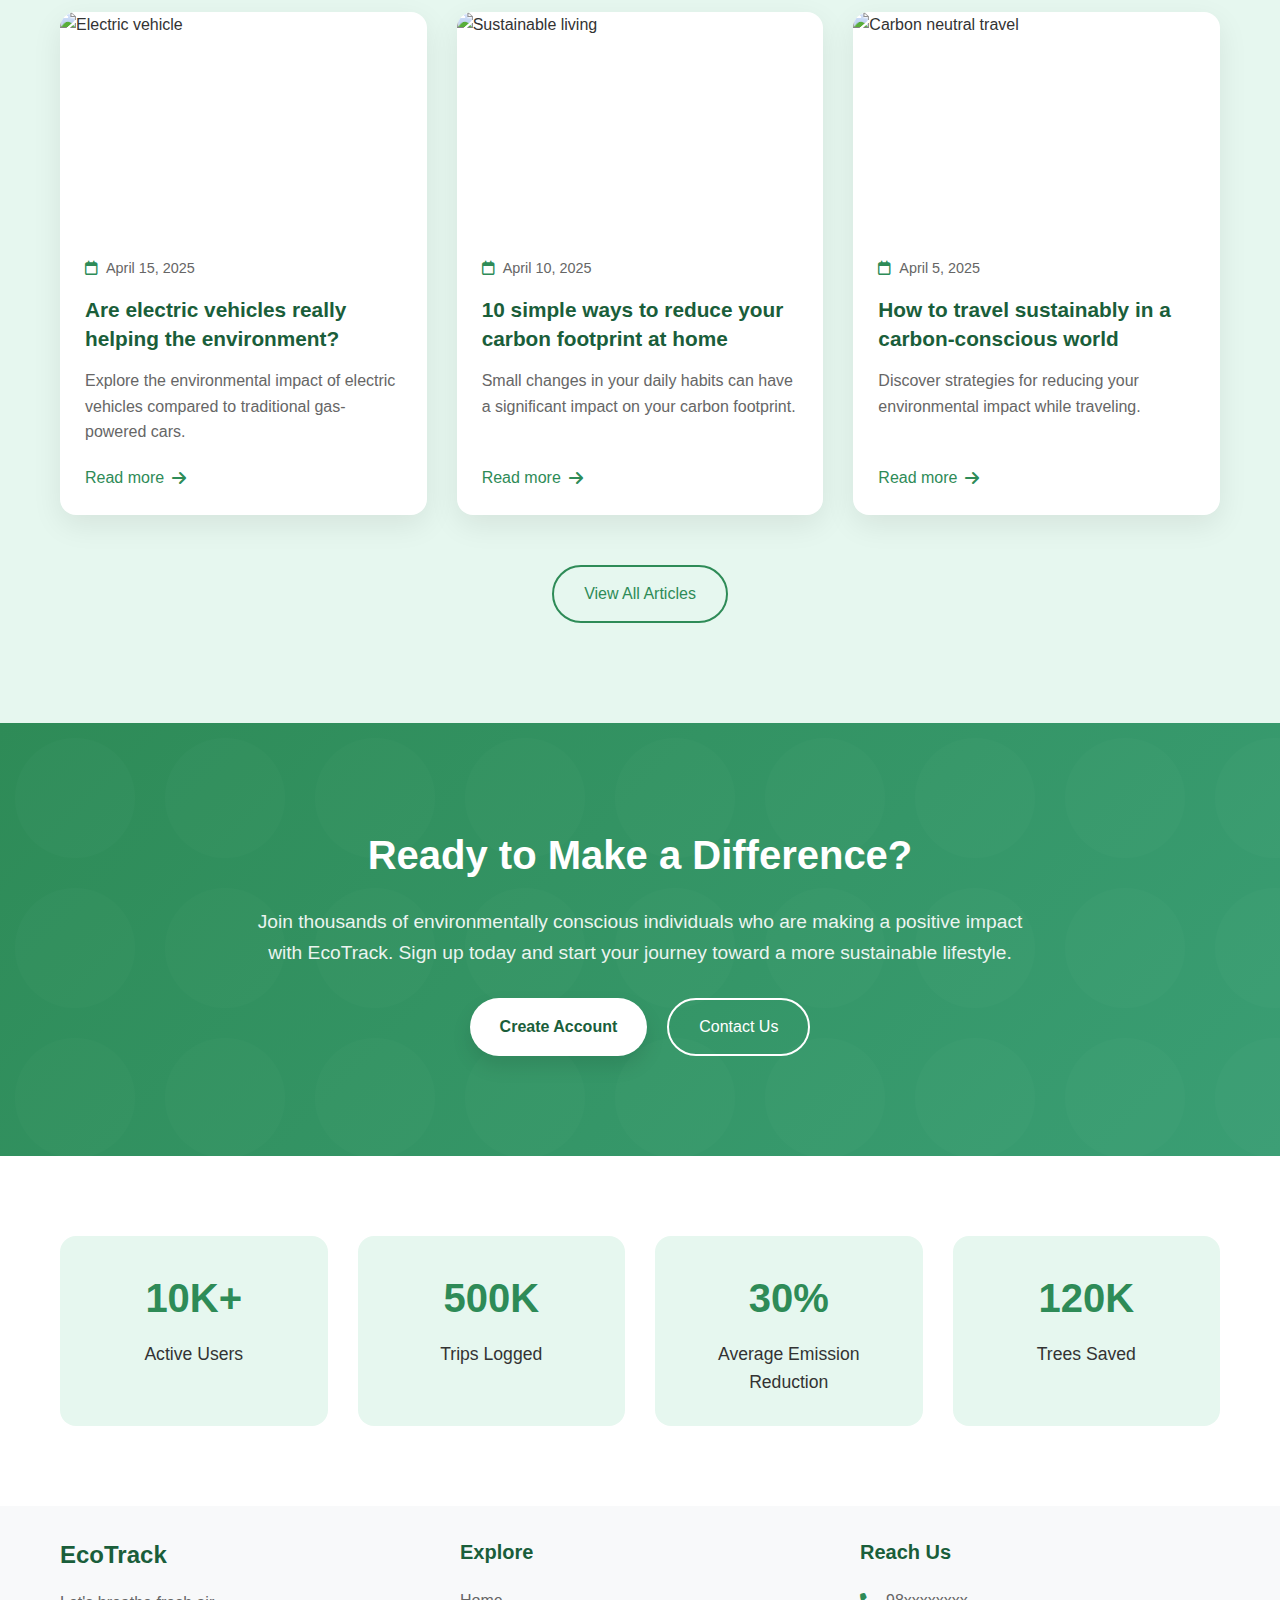
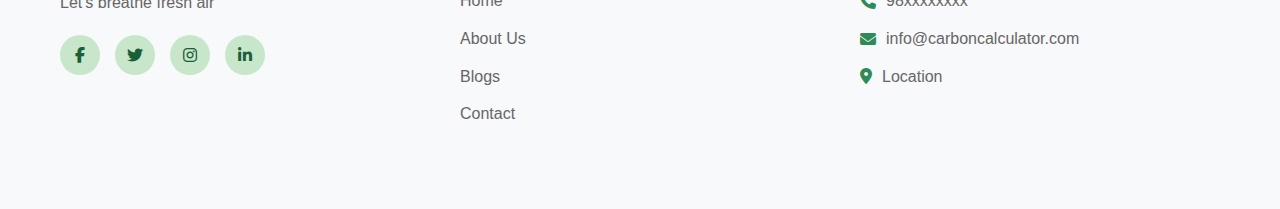
==== commit 820bd87c: "Update" ====
--- a/index.html
+++ b/index.html
@@ -1,124 +1,289 @@
 <!DOCTYPE html>
 <html lang="en">
-<head>
-    <meta charset="UTF-8">
-    <meta name="viewport" content="width=device-width, initial-scale=1.0">
-    <title>Carbon Calculator | Home</title>
-    <link rel="stylesheet" href="css/style.css">
-    <link rel="stylesheet" href="https://cdnjs.cloudflare.com/ajax/libs/font-awesome/6.4.0/css/all.min.css">
-</head>
-<body>
+  <head>
+    <meta charset="UTF-8" />
+    <meta name="viewport" content="width=device-width, initial-scale=1.0" />
+    <title>EcoTrack | Carbon Emission Calculator</title>
+    <link rel="stylesheet" href="css/home.css" />
+    <link
+      rel="stylesheet"
+      href="https://cdnjs.cloudflare.com/ajax/libs/font-awesome/6.4.0/css/all.min.css"
+    />
+  </head>
+  <body>
     <header>
-        <div class="container">
-            <div class="logo">
-                <a href="index.html">
-                    <img src="https://i.ibb.co/Jt5zbWV/eco-car-logo.png" alt="Carbon Calculator Logo">
-                </a>
-            </div>
-            <nav>
-                <ul>
-                    <li class="active"><a href="index.html">Home</a></li>
-                    <li><a href="about.html">About Us</a></li>
-                    <li><a href="blogs.html">Blogs</a></li>
-                    <li><a href="contact.html">Contact Us</a></li>
-                </ul>
-            </nav>
-            <div id="auth-button-container" class="join-btn">
-                <a href="signup.html" class="btn">Join Us</a>
-            </div>
-            <div class="mobile-menu-btn">
-                <i class="fas fa-bars"></i>
-            </div>
-        </div>
+      <div class="container">
+        <div class="logo">
+          <a href="index.html">
+            <img
+              src="https://i.ibb.co/Jt5zbWV/eco-car-logo.png"
+              alt="EcoTrack Logo"
+            />
+          </a>
+        </div>
+        <nav>
+          <ul>
+            <li class="active"><a href="index.html">Home</a></li>
+            <li><a href="about.html">About Us</a></li>
+            <li><a href="blogs.html">Blogs</a></li>
+            <li><a href="contact.html">Contact Us</a></li>
+          </ul>
+        </nav>
+        <div id="auth-button-container" class="join-btn">
+          <a href="signup.html" class="btn">Join Us</a>
+        </div>
+        <div class="mobile-menu-btn">
+          <i class="fas fa-bars"></i>
+        </div>
+      </div>
     </header>
 
-    <section class="hero">
-        <div class="container">
-            <div class="hero-content">
-                <div class="hero-image">
-                    <img src="https://i.ibb.co/Jm9DjxL/hero-image.jpg" alt="Carbon footprint illustration">
-                </div>
-                <div class="hero-text">
-                    <h1>Reduce Your Carbon Footprint</h1>
-                    <p>Track, analyze, and reduce your carbon emissions with our easy-to-use calculator</p>
-                    <a href="#" id="calculate-btn" class="btn">Calculate Now!</a>
-                </div>
-            </div>
-        </div>
-    </section>
-
-    <section class="recent-blogs">
-        <div class="container">
-            <h2>Recent Blogs</h2>
-            <div class="blogs-grid">
-                <div class="blog-card">
-                    <div class="blog-image">
-                        <img src="https://i.ibb.co/YQfgG2S/electric-car.jpg" alt="Electric vehicle">
-                    </div>
-                    <h3>Are electric vehicles really helping the environment?</h3>
-                    <a href="blog-detail.html" class="read-more">Read more</a>
-                </div>
-                <div class="blog-card">
-                    <div class="blog-image">
-                        <img src="https://i.ibb.co/Lk4Lv9B/solar-panels.jpg" alt="Sustainable living">
-                    </div>
-                    <h3>10 simple ways to reduce your carbon footprint at home</h3>
-                    <a href="blog-detail.html" class="read-more">Read more</a>
-                </div>
-                <div class="blog-card">
-                    <div class="blog-image">
-                        <img src="https://i.ibb.co/Jm9DjxL/hero-image.jpg" alt="Carbon neutral travel">
-                    </div>
-                    <h3>How to travel sustainably in a carbon-conscious world</h3>
-                    <a href="blog-detail.html" class="read-more">Read more</a>
-                </div>
-            </div>
-        </div>
+    <section class="hero-section">
+      <div class="container">
+        <div class="hero-content">
+          <div class="hero-text">
+            <h1>Reduce Your Carbon Footprint</h1>
+            <p>
+              Track, analyze, and reduce your carbon emissions with our
+              easy-to-use calculator. Make a positive impact on the environment
+              today.
+            </p>
+            <div class="hero-buttons">
+              <a href="#" id="calculate-btn" class="btn btn-primary"
+                >Calculate Now</a
+              >
+              <a href="about.html" class="btn btn-secondary">Learn More</a>
+            </div>
+          </div>
+          <div class="hero-image">
+            <img
+              src="https://i.ibb.co/Jm9DjxL/hero-image.jpg"
+              alt="Carbon footprint illustration"
+            />
+          </div>
+        </div>
+      </div>
+      <div class="wave-divider">
+        <svg
+          xmlns="http://www.w3.org/2000/svg"
+          viewBox="0 0 1440 100"
+          preserveAspectRatio="none"
+        >
+          <path
+            fill="#ffffff"
+            fill-opacity="1"
+            d="M0,32L80,42.7C160,53,320,75,480,74.7C640,75,800,53,960,42.7C1120,32,1280,32,1360,32L1440,32L1440,100L1360,100C1280,100,1120,100,960,100C800,100,640,100,480,100C320,100,160,100,80,100L0,100Z"
+          ></path>
+        </svg>
+      </div>
+    </section>
+
+    <section class="features-section">
+      <div class="container">
+        <div class="section-header">
+          <h2>Why Choose EcoTrack</h2>
+          <p>
+            Our platform makes it easy to understand and reduce your
+            environmental impact
+          </p>
+        </div>
+
+        <div class="features-grid">
+          <div class="feature-card">
+            <div class="feature-icon">
+              <i class="fas fa-calculator"></i>
+            </div>
+            <h3>Accurate Tracking</h3>
+            <p>
+              Our advanced algorithms provide precise calculations of your
+              carbon emissions based on your vehicle and travel patterns.
+            </p>
+          </div>
+
+          <div class="feature-card">
+            <div class="feature-icon">
+              <i class="fas fa-chart-line"></i>
+            </div>
+            <h3>Detailed Analytics</h3>
+            <p>
+              Visualize your carbon footprint over time with intuitive charts
+              and graphs that help you identify trends and areas for
+              improvement.
+            </p>
+          </div>
+
+          <div class="feature-card">
+            <div class="feature-icon">
+              <i class="fas fa-lightbulb"></i>
+            </div>
+            <h3>Smart Recommendations</h3>
+            <p>
+              Receive personalized suggestions to reduce your carbon footprint
+              based on your unique usage patterns and lifestyle.
+            </p>
+          </div>
+        </div>
+      </div>
+    </section>
+
+    <section class="blogs-section">
+      <div class="container">
+        <div class="section-header">
+          <h2>Latest Insights</h2>
+          <p>
+            Explore our collection of articles on sustainability and carbon
+            reduction
+          </p>
+        </div>
+
+        <div class="blogs-grid">
+          <div class="blog-card">
+            <div class="blog-image">
+              <img
+                src="https://i.ibb.co/YQfgG2S/electric-car.jpg"
+                alt="Electric vehicle"
+              />
+            </div>
+            <div class="blog-content">
+              <div class="blog-meta">
+                <span><i class="far fa-calendar"></i> April 15, 2025</span>
+              </div>
+              <h3>Are electric vehicles really helping the environment?</h3>
+              <p>
+                Explore the environmental impact of electric vehicles compared
+                to traditional gas-powered cars.
+              </p>
+              <a href="blog-detail.html" class="read-more"
+                >Read more <i class="fas fa-arrow-right"></i
+              ></a>
+            </div>
+          </div>
+
+          <div class="blog-card">
+            <div class="blog-image">
+              <img
+                src="https://i.ibb.co/Lk4Lv9B/solar-panels.jpg"
+                alt="Sustainable living"
+              />
+            </div>
+            <div class="blog-content">
+              <div class="blog-meta">
+                <span><i class="far fa-calendar"></i> April 10, 2025</span>
+              </div>
+              <h3>10 simple ways to reduce your carbon footprint at home</h3>
+              <p>
+                Small changes in your daily habits can have a significant impact
+                on your carbon footprint.
+              </p>
+              <a href="blog-detail.html" class="read-more"
+                >Read more <i class="fas fa-arrow-right"></i
+              ></a>
+            </div>
+          </div>
+
+          <div class="blog-card">
+            <div class="blog-image">
+              <img
+                src="https://i.ibb.co/Jm9DjxL/hero-image.jpg"
+                alt="Carbon neutral travel"
+              />
+            </div>
+            <div class="blog-content">
+              <div class="blog-meta">
+                <span><i class="far fa-calendar"></i> April 5, 2025</span>
+              </div>
+              <h3>How to travel sustainably in a carbon-conscious world</h3>
+              <p>
+                Discover strategies for reducing your environmental impact while
+                traveling.
+              </p>
+              <a href="blog-detail.html" class="read-more"
+                >Read more <i class="fas fa-arrow-right"></i
+              ></a>
+            </div>
+          </div>
+        </div>
+
+        <div class="section-action">
+          <a href="blogs.html" class="btn btn-outline">View All Articles</a>
+        </div>
+      </div>
+    </section>
+
+    <section class="cta-section">
+      <div class="container">
+        <div class="cta-content">
+          <h2>Ready to Make a Difference?</h2>
+          <p>
+            Join thousands of environmentally conscious individuals who are
+            making a positive impact with EcoTrack. Sign up today and start your
+            journey toward a more sustainable lifestyle.
+          </p>
+          <div class="cta-buttons">
+            <a href="signup.html" class="btn btn-light">Create Account</a>
+            <a href="contact.html" class="btn btn-outline-light">Contact Us</a>
+          </div>
+        </div>
+      </div>
+    </section>
+
+    <section class="stats-section">
+      <div class="container">
+        <div class="stats-grid">
+          <div class="stat-item">
+            <div class="stat-number">10K+</div>
+            <div class="stat-label">Active Users</div>
+          </div>
+
+          <div class="stat-item">
+            <div class="stat-number">500K</div>
+            <div class="stat-label">Trips Logged</div>
+          </div>
+
+          <div class="stat-item">
+            <div class="stat-number">30%</div>
+            <div class="stat-label">Average Emission Reduction</div>
+          </div>
+
+          <div class="stat-item">
+            <div class="stat-number">120K</div>
+            <div class="stat-label">Trees Saved</div>
+          </div>
+        </div>
+      </div>
     </section>
 
     <footer>
-        <div class="container">
-            <div class="footer-content">
-                <div class="footer-logo">
-                    <h3>Carbon Calculator</h3>
-                    <p>Let's breathe fresh air</p>
-                    <div class="social-icons">
-                        <a href="#"><i class="fab fa-facebook-f"></i></a>
-                        <a href="#"><i class="fab fa-twitter"></i></a>
-                        <a href="#"><i class="fab fa-instagram"></i></a>
-                    </div>
-                </div>
-                <div class="footer-links">
-                    <h3>Explore</h3>
-                    <ul>
-                        <li><a href="index.html">Home</a></li>
-                        <li><a href="about.html">About Us</a></li>
-                        <li><a href="blogs.html">Blogs</a></li>
-                        <li><a href="contact.html">Contact</a></li>
-                    </ul>
-                </div>
-                <div class="footer-contact">
-                    <h3>Reach Us</h3>
-                    <p><i class="fas fa-phone"></i> 98xxxxxxxx</p>
-                    <p><i class="fas fa-envelope"></i> info@carboncalculator.com</p>
-                    <p><i class="fas fa-map-marker-alt"></i> Location</p>
-                </div>
-            </div>
-            <div class="footer-bottom">
-                <p>© 2025 Carbon Calculator. All rights reserved.</p>
-                <div class="footer-logo-small">
-                    <div class="logo-badge">Logo</div>
-                </div>
-                <div class="social-dots">
-                    <span class="dot"></span>
-                    <span class="dot"></span>
-                    <span class="dot"></span>
-                    <span class="dot"></span>
-                </div>
-            </div>
-        </div>
+      <div class="container">
+        <div class="footer-content">
+          <div class="footer-logo">
+            <h3>EcoTrack</h3>
+            <p>Let's breathe fresh air</p>
+            <div class="social-icons">
+              <a href="#"><i class="fab fa-facebook-f"></i></a>
+              <a href="#"><i class="fab fa-twitter"></i></a>
+              <a href="#"><i class="fab fa-instagram"></i></a>
+              <a href="#"><i class="fab fa-linkedin-in"></i></a>
+            </div>
+          </div>
+          <div class="footer-links">
+            <h3>Explore</h3>
+            <ul>
+              <li><a href="index.html">Home</a></li>
+              <li><a href="about.html">About Us</a></li>
+              <li><a href="blogs.html">Blogs</a></li>
+              <li><a href="contact.html">Contact</a></li>
+            </ul>
+          </div>
+          <div class="footer-contact">
+            <h3>Reach Us</h3>
+            <p><i class="fas fa-phone"></i> 98xxxxxxxx</p>
+            <p><i class="fas fa-envelope"></i> info@carboncalculator.com</p>
+            <p><i class="fas fa-map-marker-alt"></i> Location</p>
+          </div>
+        </div>
+      </div>
     </footer>
-
     <script src="js/main.js"></script>
-</body>
-</html>+  </body>
+</html>
--- a/css/home.css
+++ b/css/home.css
@@ -0,0 +1,555 @@
+@import "common.css";
+
+:root {
+  --home-primary: #2e8b57;
+  --home-dark: #1a5e3a;
+  --home-light: #e6f7ef;
+  --home-gradient: linear-gradient(135deg, var(--primary-color), #3a9e74);
+  --card-shadow: 0 10px 30px rgba(0, 0, 0, 0.08);
+  --card-hover-shadow: 0 20px 40px rgba(0, 0, 0, 0.12);
+  --card-border-radius: 16px;
+  --section-spacing: 100px;
+  --transition: all 0.3s ease;
+}
+
+/* Hero Section */
+.hero-section {
+  position: relative;
+  padding: 120px 0 100px;
+  background: var(--home-gradient);
+  color: white;
+  overflow: hidden;
+}
+
+.hero-section::before {
+  content: "";
+  position: absolute;
+  top: 0;
+  left: 0;
+  width: 100%;
+  height: 100%;
+  background-image: url('data:image/svg+xml;utf8,<svg xmlns="http://www.w3.org/2000/svg" width="100" height="100" viewBox="0 0 100 100"><circle cx="50" cy="50" r="40" fill="rgba(255,255,255,0.05)"/></svg>');
+  background-size: 150px;
+  opacity: 0.3;
+}
+
+.hero-content {
+  position: relative;
+  z-index: 2;
+  display: flex;
+  align-items: center;
+  gap: 60px;
+}
+
+.hero-text {
+  flex: 1;
+}
+
+.hero-text h1 {
+  font-size: 3.5rem;
+  font-weight: 800;
+  margin-bottom: 20px;
+  line-height: 1.2;
+}
+
+.hero-text p {
+  font-size: 1.25rem;
+  line-height: 1.6;
+  margin-bottom: 30px;
+  opacity: 0.9;
+}
+
+.hero-buttons {
+  display: flex;
+  gap: 20px;
+}
+
+.btn-primary {
+  background-color: white;
+  color: var(--home-dark);
+  padding: 15px 30px;
+  border-radius: 50px;
+  font-weight: 600;
+  box-shadow: 0 10px 20px rgba(0, 0, 0, 0.1);
+}
+
+.btn-primary:hover {
+  transform: translateY(-3px);
+  box-shadow: 0 15px 30px rgba(0, 0, 0, 0.15);
+  background-color: white;
+  color: var(--home-dark);
+}
+
+.btn-secondary {
+  background-color: rgba(255, 255, 255, 0.2);
+  color: white;
+  padding: 15px 30px;
+  border-radius: 50px;
+  font-weight: 600;
+}
+
+.btn-secondary:hover {
+  background-color: rgba(255, 255, 255, 0.3);
+  color: white;
+  transform: translateY(-3px);
+}
+
+.hero-image {
+  flex: 1;
+  position: relative;
+}
+
+.hero-image img {
+  width: 100%;
+  border-radius: 20px;
+  box-shadow: 0 20px 40px rgba(0, 0, 0, 0.2);
+  transform: perspective(1000px) rotateY(-5deg);
+  transition: transform 0.5s ease;
+}
+
+.hero-image:hover img {
+  transform: perspective(1000px) rotateY(0);
+}
+
+.wave-divider {
+  position: absolute;
+  bottom: 0;
+  left: 0;
+  width: 100%;
+  overflow: hidden;
+  line-height: 0;
+}
+
+.wave-divider svg {
+  position: relative;
+  display: block;
+  width: calc(100% + 1.3px);
+  height: 100px;
+}
+
+/* Features Section */
+.features-section {
+  padding: var(--section-spacing) 0;
+  background-color: white;
+}
+
+.section-header {
+  text-align: center;
+  margin-bottom: 60px;
+}
+
+.section-header h2 {
+  font-size: 2.5rem;
+  color: var(--home-dark);
+  margin-bottom: 15px;
+  position: relative;
+  display: inline-block;
+}
+
+.section-header h2::after {
+  content: "";
+  position: absolute;
+  bottom: -15px;
+  left: 50%;
+  transform: translateX(-50%);
+  width: 80px;
+  height: 4px;
+  background: var(--home-gradient);
+  border-radius: 2px;
+}
+
+.section-header p {
+  font-size: 1.2rem;
+  color: var(--light-text);
+  max-width: 700px;
+  margin: 0 auto;
+}
+
+.features-grid {
+  display: grid;
+  grid-template-columns: repeat(3, 1fr);
+  gap: 40px;
+}
+
+.feature-card {
+  background-color: white;
+  border-radius: var(--card-border-radius);
+  padding: 40px 30px;
+  box-shadow: var(--card-shadow);
+  transition: var(--transition);
+  text-align: center;
+}
+
+.feature-card:hover {
+  transform: translateY(-10px);
+  box-shadow: var(--card-hover-shadow);
+}
+
+.feature-icon {
+  width: 80px;
+  height: 80px;
+  margin: 0 auto 25px;
+  display: flex;
+  align-items: center;
+  justify-content: center;
+  background: var(--home-light);
+  border-radius: 50%;
+  color: var(--home-primary);
+  font-size: 2rem;
+}
+
+.feature-card h3 {
+  font-size: 1.5rem;
+  color: var(--home-dark);
+  margin-bottom: 15px;
+}
+
+.feature-card p {
+  color: var(--light-text);
+  line-height: 1.6;
+}
+
+/* Blogs Section */
+.blogs-section {
+  padding: var(--section-spacing) 0;
+  background-color: var(--home-light);
+}
+
+.blogs-grid {
+  display: grid;
+  grid-template-columns: repeat(3, 1fr);
+  gap: 30px;
+  margin-bottom: 50px;
+}
+
+.blog-card {
+  background-color: white;
+  border-radius: var(--card-border-radius);
+  overflow: hidden;
+  box-shadow: var(--card-shadow);
+  transition: var(--transition);
+  height: 100%;
+  display: flex;
+  flex-direction: column;
+}
+
+.blog-card:hover {
+  transform: translateY(-10px);
+  box-shadow: var(--card-hover-shadow);
+}
+
+.blog-image {
+  height: 220px;
+  overflow: hidden;
+}
+
+.blog-image img {
+  width: 100%;
+  height: 100%;
+  object-fit: cover;
+  transition: transform 0.5s ease;
+}
+
+.blog-card:hover .blog-image img {
+  transform: scale(1.05);
+}
+
+.blog-content {
+  padding: 25px;
+  display: flex;
+  flex-direction: column;
+  flex-grow: 1;
+}
+
+.blog-meta {
+  margin-bottom: 15px;
+  color: var(--light-text);
+  font-size: 0.9rem;
+}
+
+.blog-meta span {
+  display: flex;
+  align-items: center;
+  gap: 8px;
+}
+
+.blog-meta i {
+  color: var(--home-primary);
+}
+
+.blog-content h3 {
+  font-size: 1.3rem;
+  color: var(--home-dark);
+  margin-bottom: 15px;
+  line-height: 1.4;
+}
+
+.blog-content p {
+  color: var(--light-text);
+  line-height: 1.6;
+  margin-bottom: 20px;
+  flex-grow: 1;
+}
+
+.read-more {
+  display: inline-flex;
+  align-items: center;
+  gap: 8px;
+  color: var(--home-primary);
+  font-weight: 500;
+  transition: var(--transition);
+  margin-top: auto;
+}
+
+.read-more i {
+  transition: transform 0.3s ease;
+}
+
+.read-more:hover {
+  color: var(--home-dark);
+}
+
+.read-more:hover i {
+  transform: translateX(5px);
+}
+
+.section-action {
+  text-align: center;
+}
+
+.btn-outline {
+  background-color: transparent;
+  color: var(--home-primary);
+  border: 2px solid var(--home-primary);
+  padding: 14px 30px;
+  border-radius: 50px;
+  font-weight: 500;
+  transition: var(--transition);
+}
+
+.btn-outline:hover {
+  background-color: var(--home-primary);
+  color: white;
+  transform: translateY(-3px);
+  box-shadow: 0 10px 20px rgba(0, 0, 0, 0.1);
+}
+
+/* CTA Section */
+.cta-section {
+  padding: 100px 0;
+  background: var(--home-gradient);
+  color: white;
+  position: relative;
+  overflow: hidden;
+}
+
+.cta-section::before {
+  content: "";
+  position: absolute;
+  top: 0;
+  left: 0;
+  width: 100%;
+  height: 100%;
+  background-image: url('data:image/svg+xml;utf8,<svg xmlns="http://www.w3.org/2000/svg" width="100" height="100" viewBox="0 0 100 100"><circle cx="50" cy="50" r="40" fill="rgba(255,255,255,0.05)"/></svg>');
+  background-size: 150px;
+  opacity: 0.3;
+}
+
+.cta-content {
+  position: relative;
+  z-index: 2;
+  max-width: 800px;
+  margin: 0 auto;
+  text-align: center;
+}
+
+.cta-content h2 {
+  font-size: 2.5rem;
+  margin-bottom: 20px;
+}
+
+.cta-content p {
+  font-size: 1.2rem;
+  margin-bottom: 30px;
+  opacity: 0.9;
+}
+
+.cta-buttons {
+  display: flex;
+  justify-content: center;
+  gap: 20px;
+}
+
+.btn-light {
+  background-color: white;
+  color: var(--home-dark);
+  padding: 15px 30px;
+  border-radius: 50px;
+  font-weight: 600;
+  box-shadow: 0 10px 20px rgba(0, 0, 0, 0.1);
+}
+
+.btn-light:hover {
+  transform: translateY(-3px);
+  box-shadow: 0 15px 30px rgba(0, 0, 0, 0.15);
+  background-color: white;
+  color: var(--home-dark);
+}
+
+.btn-outline-light {
+  background-color: transparent;
+  color: white;
+  border: 2px solid white;
+  padding: 14px 30px;
+  border-radius: 50px;
+  font-weight: 500;
+  transition: var(--transition);
+}
+
+.btn-outline-light:hover {
+  background-color: rgba(255, 255, 255, 0.2);
+  color: white;
+  transform: translateY(-3px);
+}
+
+/* Stats Section */
+.stats-section {
+  padding: 80px 0;
+  background-color: white;
+}
+
+.stats-grid {
+  display: grid;
+  grid-template-columns: repeat(4, 1fr);
+  gap: 30px;
+}
+
+.stat-item {
+  text-align: center;
+  padding: 30px;
+  background-color: var(--home-light);
+  border-radius: var(--card-border-radius);
+  transition: var(--transition);
+}
+
+.stat-item:hover {
+  transform: translateY(-5px);
+  box-shadow: var(--card-shadow);
+}
+
+.stat-number {
+  font-size: 2.5rem;
+  font-weight: 700;
+  color: var(--home-primary);
+  margin-bottom: 10px;
+}
+
+.stat-label {
+  font-size: 1.1rem;
+  color: var(--text-color);
+}
+
+/* Responsive Styles */
+@media (max-width: 1200px) {
+  .hero-text h1 {
+    font-size: 3rem;
+  }
+}
+
+@media (max-width: 992px) {
+  :root {
+    --section-spacing: 80px;
+  }
+
+  .hero-content {
+    flex-direction: column-reverse;
+    text-align: center;
+  }
+
+  .hero-text h1 {
+    font-size: 2.8rem;
+  }
+
+  .hero-buttons {
+    justify-content: center;
+  }
+
+  .hero-image {
+    max-width: 600px;
+    margin: 0 auto;
+  }
+
+  .features-grid {
+    grid-template-columns: repeat(2, 1fr);
+    gap: 30px;
+  }
+
+  .blogs-grid {
+    grid-template-columns: repeat(2, 1fr);
+  }
+
+  .stats-grid {
+    grid-template-columns: repeat(2, 1fr);
+  }
+}
+
+@media (max-width: 768px) {
+  :root {
+    --section-spacing: 60px;
+  }
+
+  .hero-section {
+    padding: 80px 0 60px;
+  }
+
+  .hero-text h1 {
+    font-size: 2.2rem;
+  }
+
+  .hero-text p {
+    font-size: 1.1rem;
+  }
+
+  .hero-buttons {
+    flex-direction: column;
+    gap: 15px;
+  }
+
+  .section-header h2 {
+    font-size: 2rem;
+  }
+
+  .features-grid {
+    grid-template-columns: 1fr;
+    max-width: 500px;
+    margin: 0 auto;
+  }
+
+  .blogs-grid {
+    grid-template-columns: 1fr;
+    max-width: 500px;
+    margin: 0 auto 30px;
+  }
+
+  .cta-buttons {
+    flex-direction: column;
+    gap: 15px;
+    max-width: 300px;
+    margin: 0 auto;
+  }
+}
+
+@media (max-width: 576px) {
+  .hero-text h1 {
+    font-size: 1.8rem;
+  }
+
+  .section-header h2 {
+    font-size: 1.8rem;
+  }
+
+  .stats-grid {
+    grid-template-columns: 1fr;
+    gap: 20px;
+  }
+}
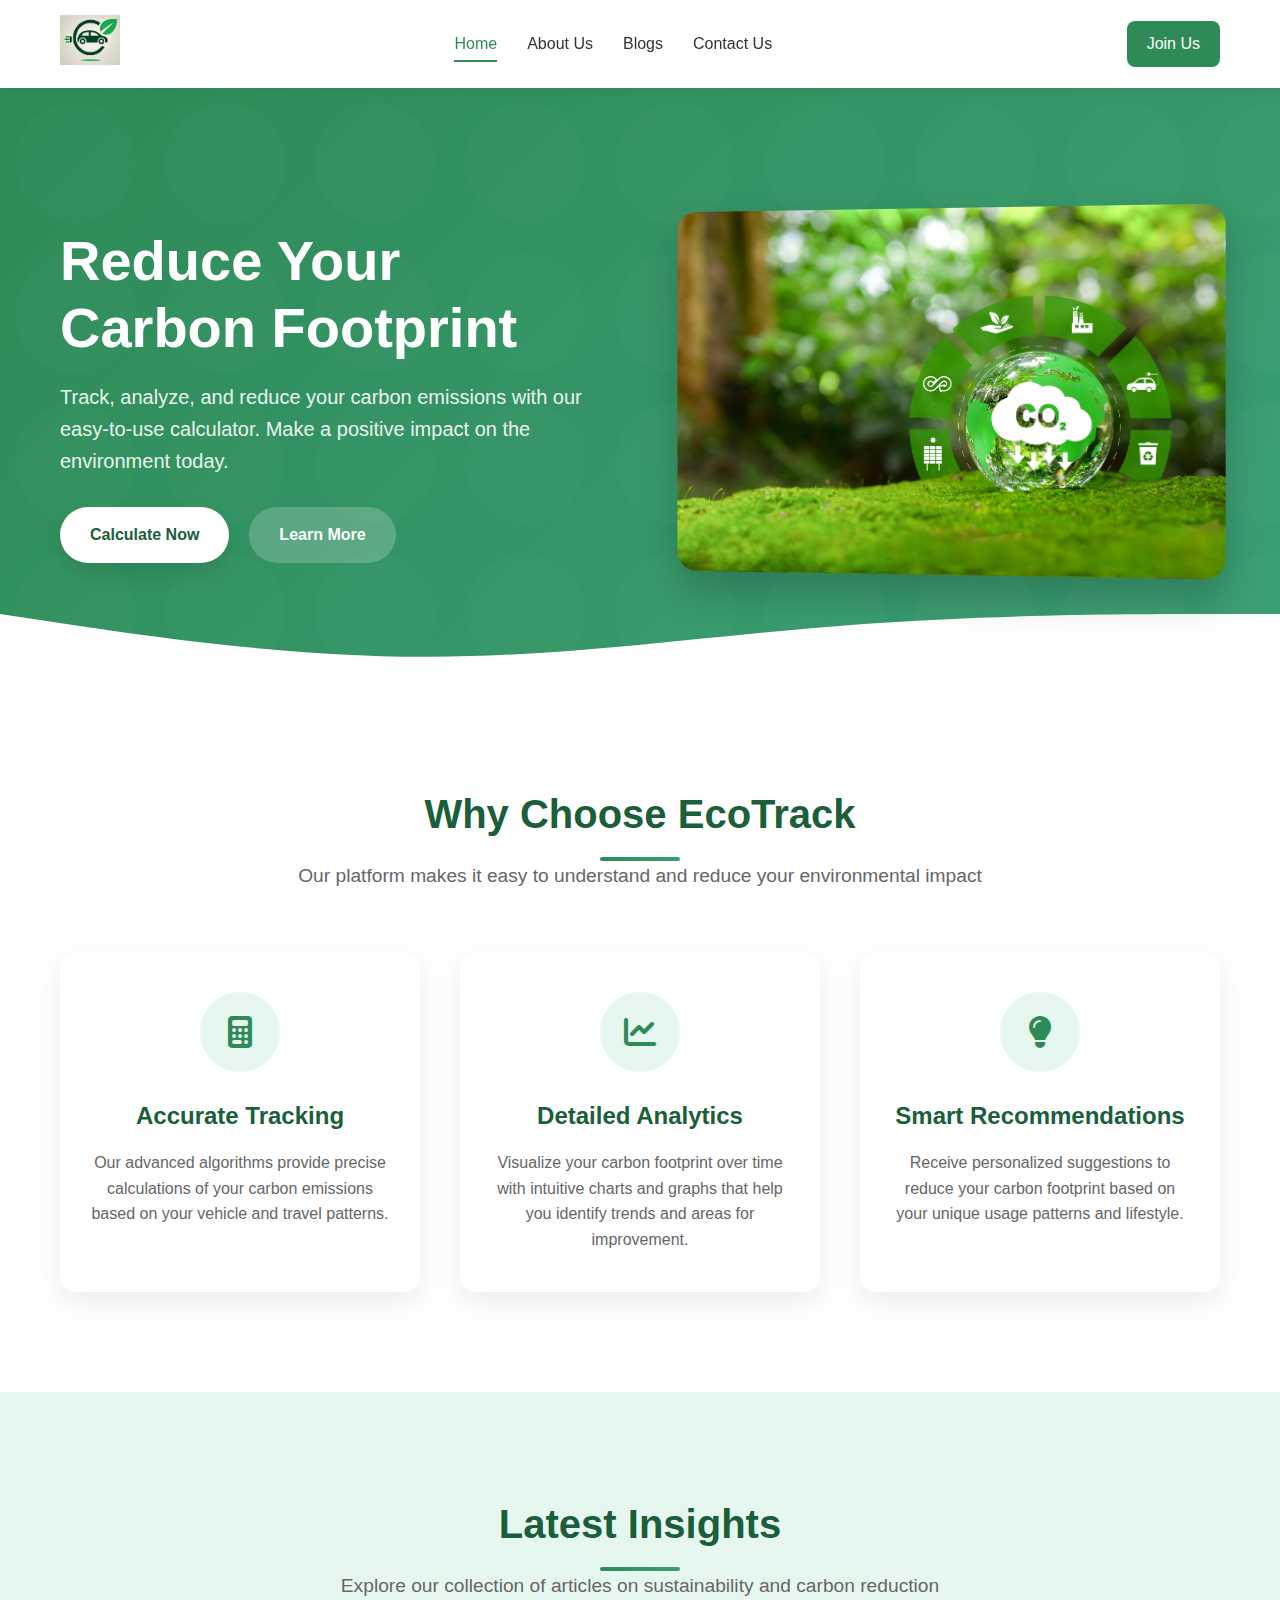
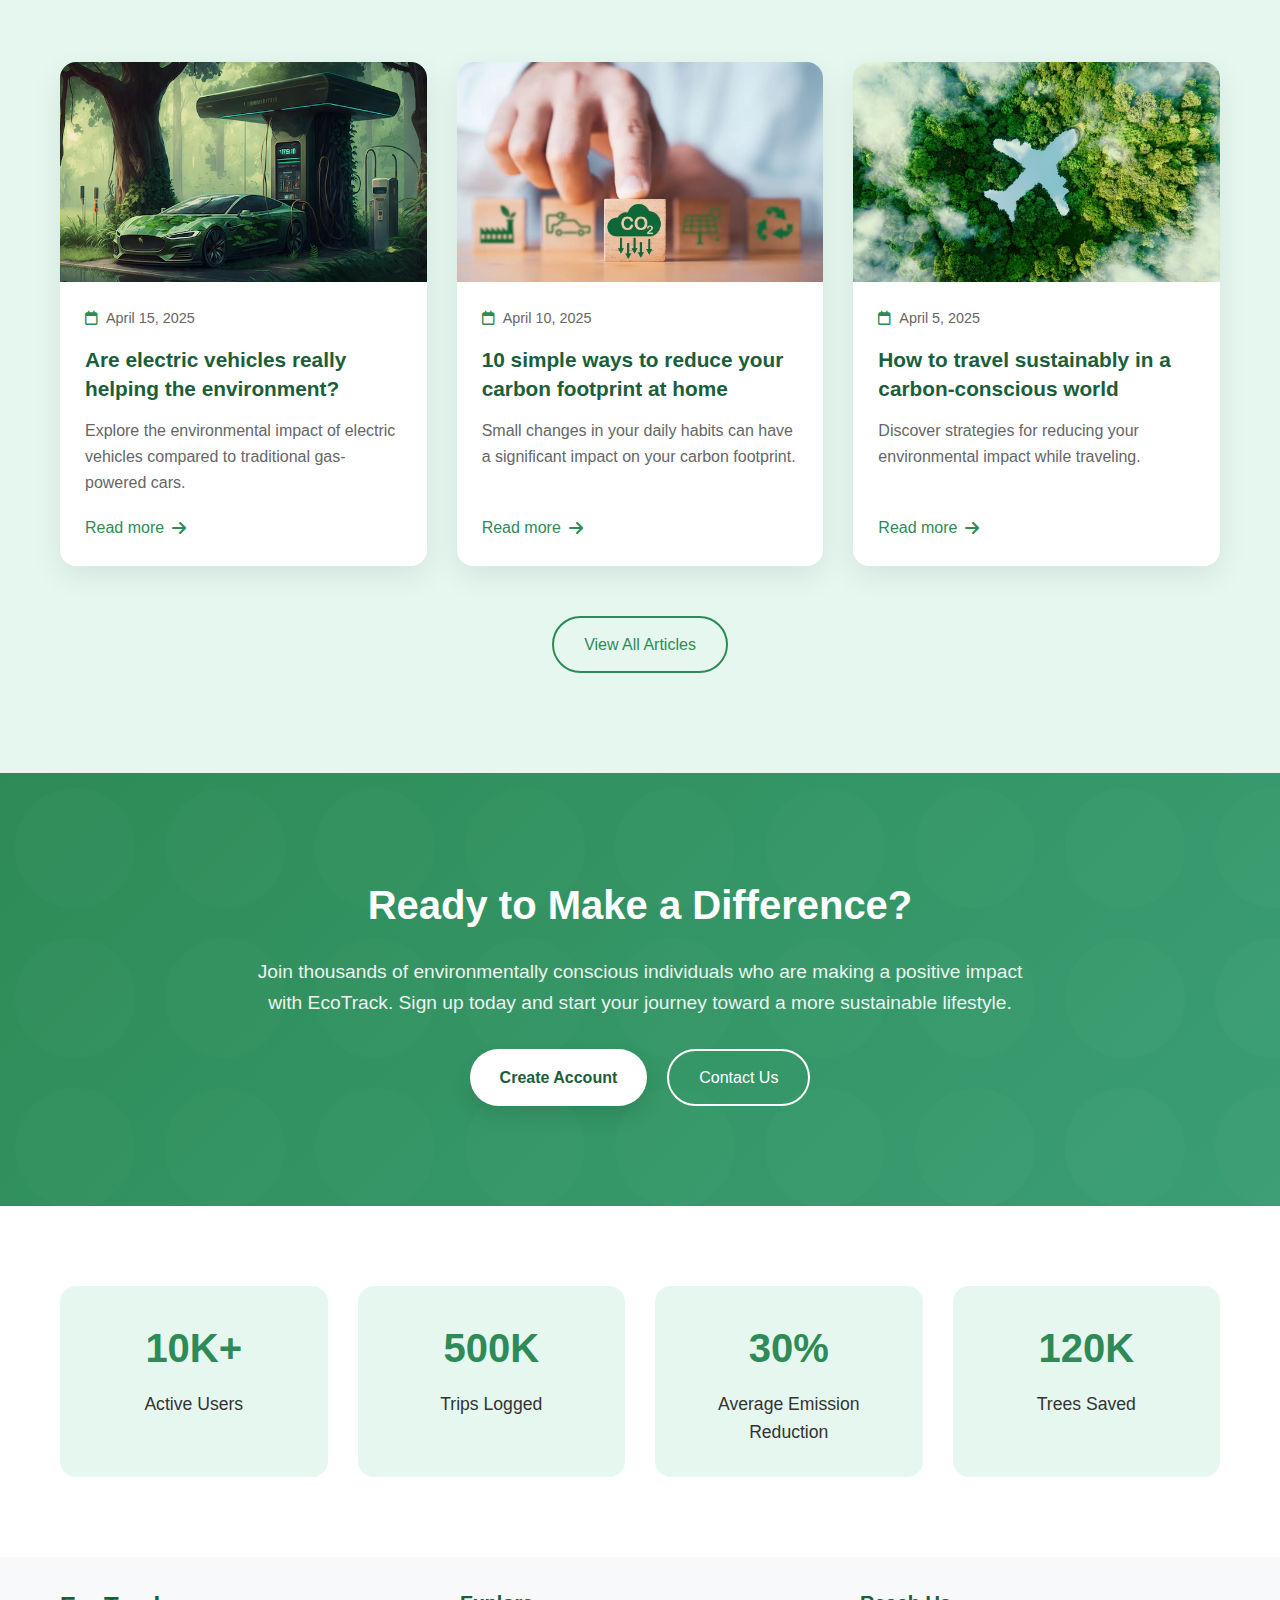
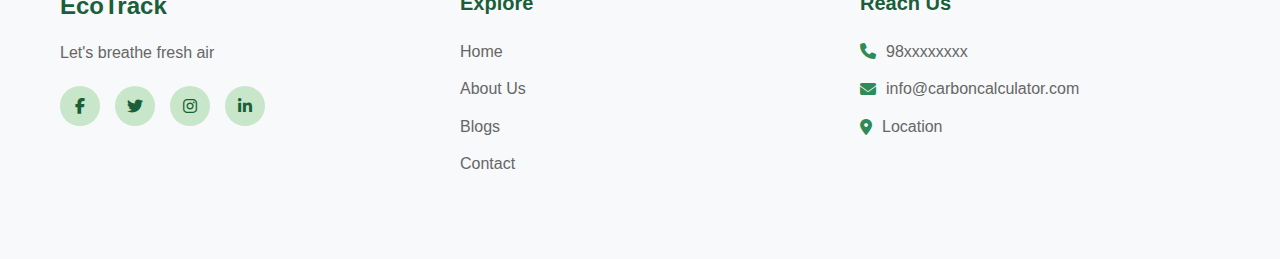
==== commit e2118729: "Update" ====
--- a/index.html
+++ b/index.html
@@ -15,10 +15,7 @@
       <div class="container">
         <div class="logo">
           <a href="index.html">
-            <img
-              src="https://i.ibb.co/Jt5zbWV/eco-car-logo.png"
-              alt="EcoTrack Logo"
-            />
+            <img src="images/logo.png" alt="EcoTrack Logo" />
           </a>
         </div>
         <nav>
@@ -56,10 +53,7 @@
             </div>
           </div>
           <div class="hero-image">
-            <img
-              src="https://i.ibb.co/Jm9DjxL/hero-image.jpg"
-              alt="Carbon footprint illustration"
-            />
+            <img src="images/index1.png" alt="Carbon footprint illustration" />
           </div>
         </div>
       </div>
@@ -139,10 +133,7 @@
         <div class="blogs-grid">
           <div class="blog-card">
             <div class="blog-image">
-              <img
-                src="https://i.ibb.co/YQfgG2S/electric-car.jpg"
-                alt="Electric vehicle"
-              />
+              <img src="images/index2.png" alt="Electric vehicle" />
             </div>
             <div class="blog-content">
               <div class="blog-meta">
@@ -161,10 +152,7 @@
 
           <div class="blog-card">
             <div class="blog-image">
-              <img
-                src="https://i.ibb.co/Lk4Lv9B/solar-panels.jpg"
-                alt="Sustainable living"
-              />
+              <img src="images/index3.png" alt="Sustainable living" />
             </div>
             <div class="blog-content">
               <div class="blog-meta">
@@ -183,10 +171,7 @@
 
           <div class="blog-card">
             <div class="blog-image">
-              <img
-                src="https://i.ibb.co/Jm9DjxL/hero-image.jpg"
-                alt="Carbon neutral travel"
-              />
+              <img src="images/index4.png" alt="Carbon neutral travel" />
             </div>
             <div class="blog-content">
               <div class="blog-meta">
